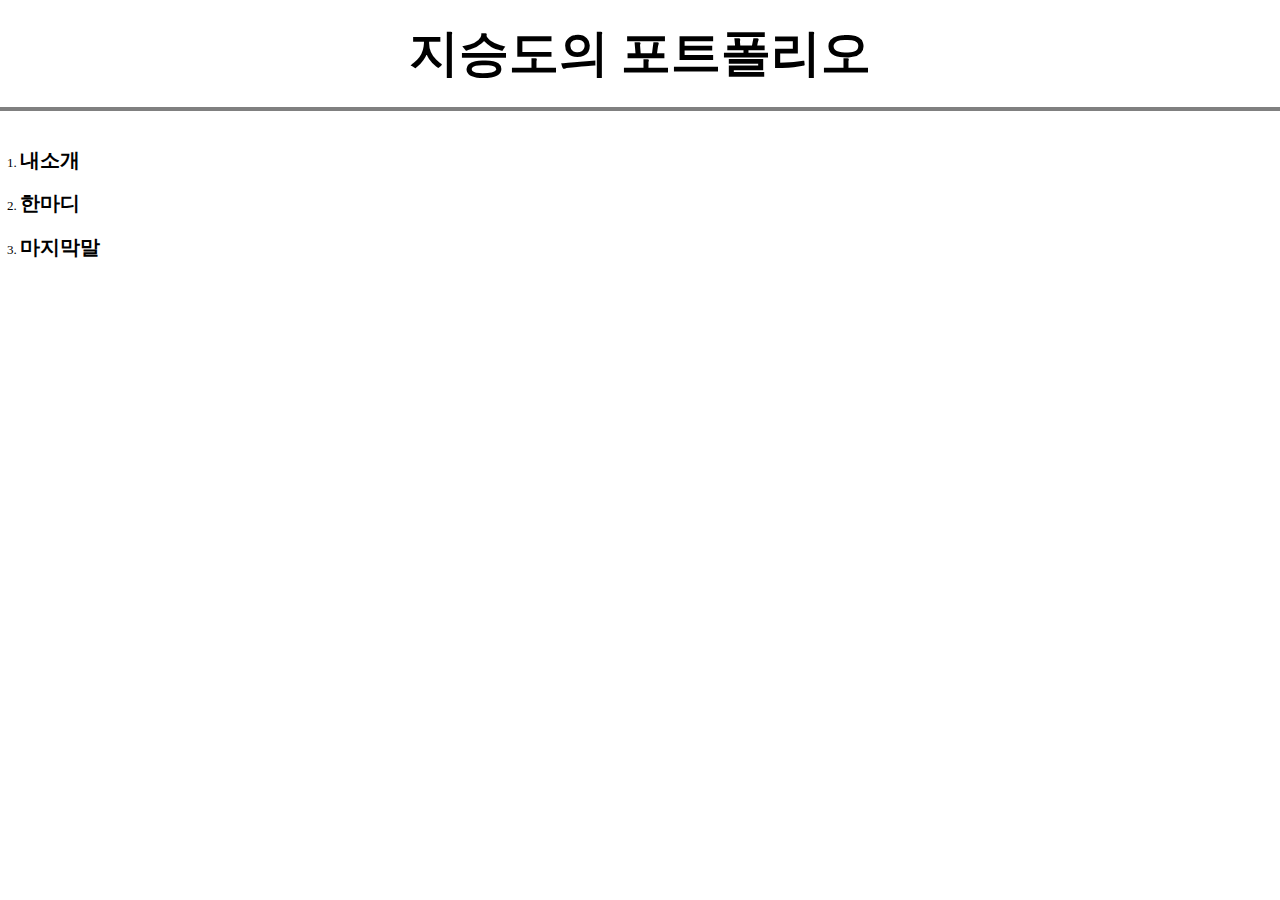
==== index.html @ 1d21443a "12" ====
<!DOCTYPE html>
<html>
  <head>
    <title>지승도의 포트폴리오</title>
    <meta charset="utf-8">
    <link rel = "stylesheet" href="style.css">
  </head>
<body>
  <h1><a href="SD.html">지승도의 포트폴리오</a></h1>
  <ol>
    <li><a href="1.html"class ="saw"><h2>내소개</h2></a></li>
    <li><a href="2.html"class ="saw"id="active"><h2>한마디</h2></a></li>
    <li><a href="3.html"><h2>마지막말</h2></a></li>
  </ol>

</body>
</html>
---- style.css ----
body{
    margin: 0;
  }
  a{
    color:black;
    text-decoration:  none;
  }
 h1{
    font-size: 50px;
    text-align: center;
    border-bottom:  4px solid gray;
    margin: 0;
    padding: 20px;
   } 
     ol{

     width: 120px;
     margin: 0;
     padding: 20px;
     font-size: 13px;
    }
    
    #grid{
      display: grid;
      grid-template-columns: 180px 1fr;
    } 
    @media(max-width: 600px) {
      #grid{
      display: block;
    } 
    ol{
     border-right:none;
    }
    h1{
      border-bottom:  none;          
    }
    }
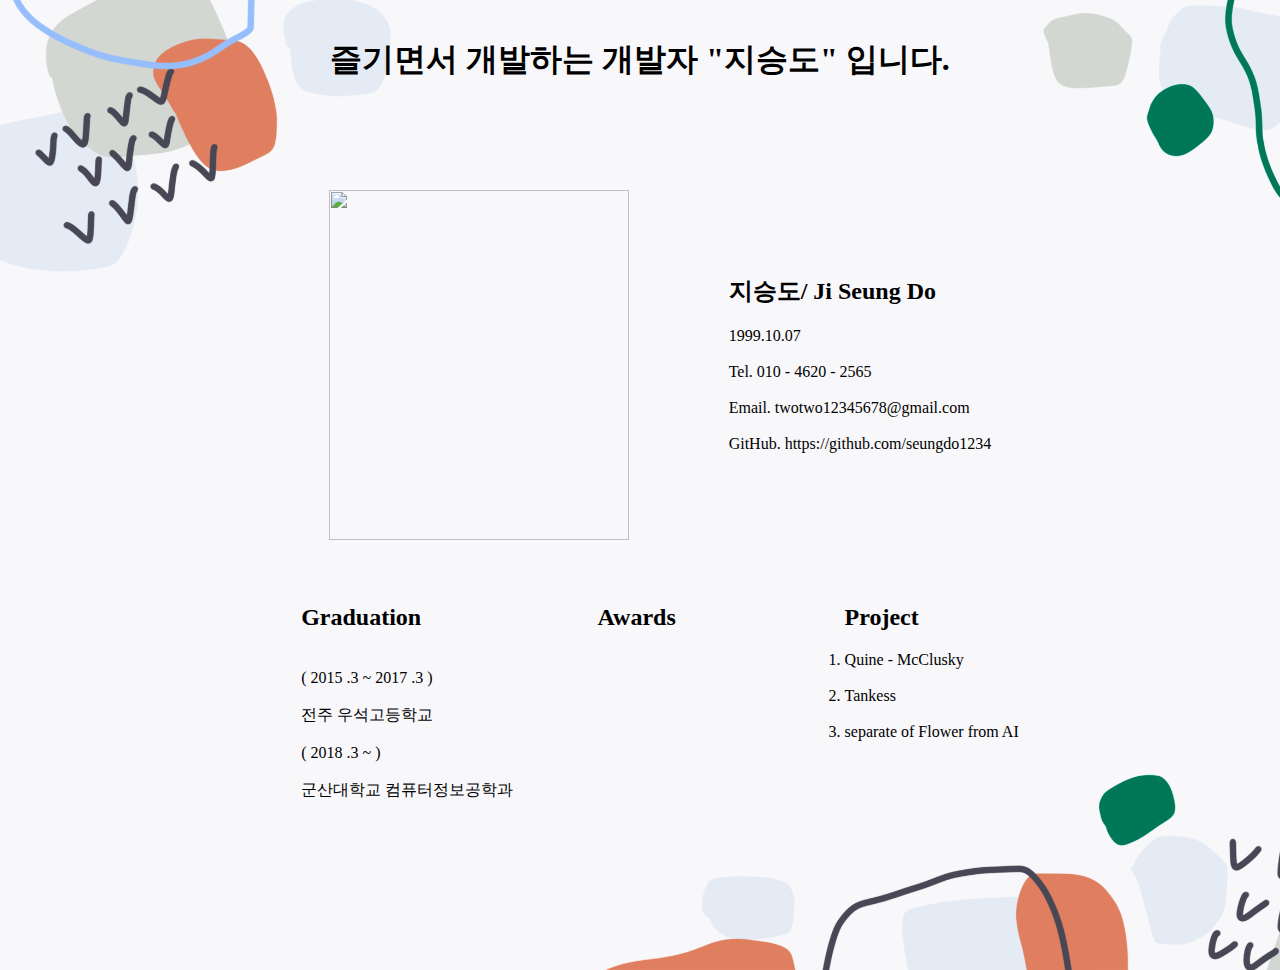
==== commit e4e2d493: "Add files via upload" ====
--- a/index.html
+++ b/index.html
@@ -1,17 +1,46 @@
-<!DOCTYPE html>
-<html>
-  <head>
-    <title>지승도의 포트폴리오</title>
-    <meta charset="utf-8">
-    <link rel = "stylesheet" href="style.css">
-  </head>
-<body>
-  <h1><a href="SD.html">지승도의 포트폴리오</a></h1>
-  <ol>
-    <li><a href="1.html"class ="saw"><h2>내소개</h2></a></li>
-    <li><a href="2.html"class ="saw"id="active"><h2>한마디</h2></a></li>
-    <li><a href="3.html"><h2>마지막말</h2></a></li>
-  </ol>
-
-</body>
+<!DOCTYPE html>
+<html>
+  <head>
+    <title>지승도의 포트폴리오</title>
+    <meta charset="utf-8">
+    <link rel = "stylesheet" href="style_PF.css">
+  </head>
+<body id = "index">
+<h1 id="flex0_index">
+  즐기면서 개발하는 개발자 "지승도" 입니다.
+</h1>
+  <ol>
+    <div id ="flex_index">
+      <div> <img src="C:\Users\SD\Desktop\web\image.jpg" style="width: 300px; height: 350px; margin-right: 100px; margin-top: 25px;" ></div> 
+      <div> <h2>지승도/ Ji Seung Do</h2> 
+          1999.10.07 <br><br> 
+          Tel. 010 - 4620 - 2565<br><br> 
+                  Email. twotwo12345678@gmail.com <br><br> 
+                GitHub. <a href="https://github.com/seungdo1234" title="깃허브로 바로가기">https://github.com/seungdo1234</a> </div> 
+
+
+  </div>
+
+
+  <div id="flex2_index"> 
+    <div></div> <div></div>
+    <div><h2>Graduation</h2><br>
+      ( 2015 .3 ~ 2017 .3 )<br><br>
+      전주 우석고등학교 <br><br>
+      ( 2018 .3 ~  ) <br><br>
+    군산대학교 컴퓨터정보공학과
+    </div>
+    <div><h2>Awards</h2>  </div>
+    <div></div>
+    <div><h2>Project</h2>
+      <li><a href="qm.html" title="퀸맥클러스키 설명으로 바로가기">Quine - McClusky</a></li><br>
+      <li><a href="tr.html" title="탱크리스 설명으로 바로가기" >Tankess</a></li><br>
+      <li><a href="flower.html" title="꽃구별AI 설명으로 바로가기">separate of Flower from AI</a></li>
+    </div>
+    <div></div> <div></div>
+    </div>
+  </div>
+  </ol>
+
+</body>
 </html>--- a/style_PF.css
+++ b/style_PF.css
@@ -0,0 +1,103 @@
+body{
+
+    background-image: url("image1.jpg");
+    background-repeat: no-repeat;
+    background-size:  cover;
+
+}
+#index
+{
+    background-image: url("background.png");
+    background-repeat: no-repeat;
+    background-size:  cover;
+
+}
+#flex0_index{
+   text-align: center;
+    height: 70px;
+    margin: 0px;
+    padding: 30px;
+}
+#flex0_QM{
+    text-align: center;
+    height: 30px;
+    margin: 0px;
+    padding: 30px;
+}
+h1{
+    margin-bottom: 0px;
+
+}
+a{
+    color:black;
+    text-decoration:  none;
+}
+ol{
+    height: 800px;
+}
+#flex_index{
+    display: flex;
+    color:black;
+    text-decoration:  none;
+    height: 400px;
+    align-items: center;
+    justify-content: center;
+     }  
+#flex2_index{
+    padding-top: 30px;
+    display: flex;
+    color:black;
+    height: 300px;
+    text-decoration:  none;
+    align-items:  flex-start;
+    justify-content: space-evenly;
+    } 
+#flex1_QM{
+    display: flex;
+    color:black;
+    height: 800px;
+    padding-left: 215px;
+    text-decoration:  none;
+    flex-direction: column;
+    align-items: space-evenly;
+}
+#flexin1_QM{
+    display: flex;
+    padding-top: 1cm;
+    padding-bottom: 0.5cm;
+    justify-content: space-between;
+}
+
+#flexin3_QM{
+    display: flex;
+    align-items: flex-start;
+    justify-content: flex-start;
+}
+#flexin4_QM{
+    display: flex;
+    flex-direction: column;
+    margin-right: 20px;
+    align-items: flex-start;
+}
+#flewin1_TR{
+    display: flex;
+    justify-content: space-between;
+}
+#TR_image{
+    display: flex;
+    color:black;
+    height: 800px;
+    text-decoration:  none;
+    flex-direction: column;
+    align-items: stretch;
+}
+#TR_image1{
+    display: flex;
+    align-items: flex-start;
+    justify-content: flex-start;
+}
+#flexin1_flower{
+    display: flex;
+    align-items: flex-start;
+    justify-content: space-between;
+}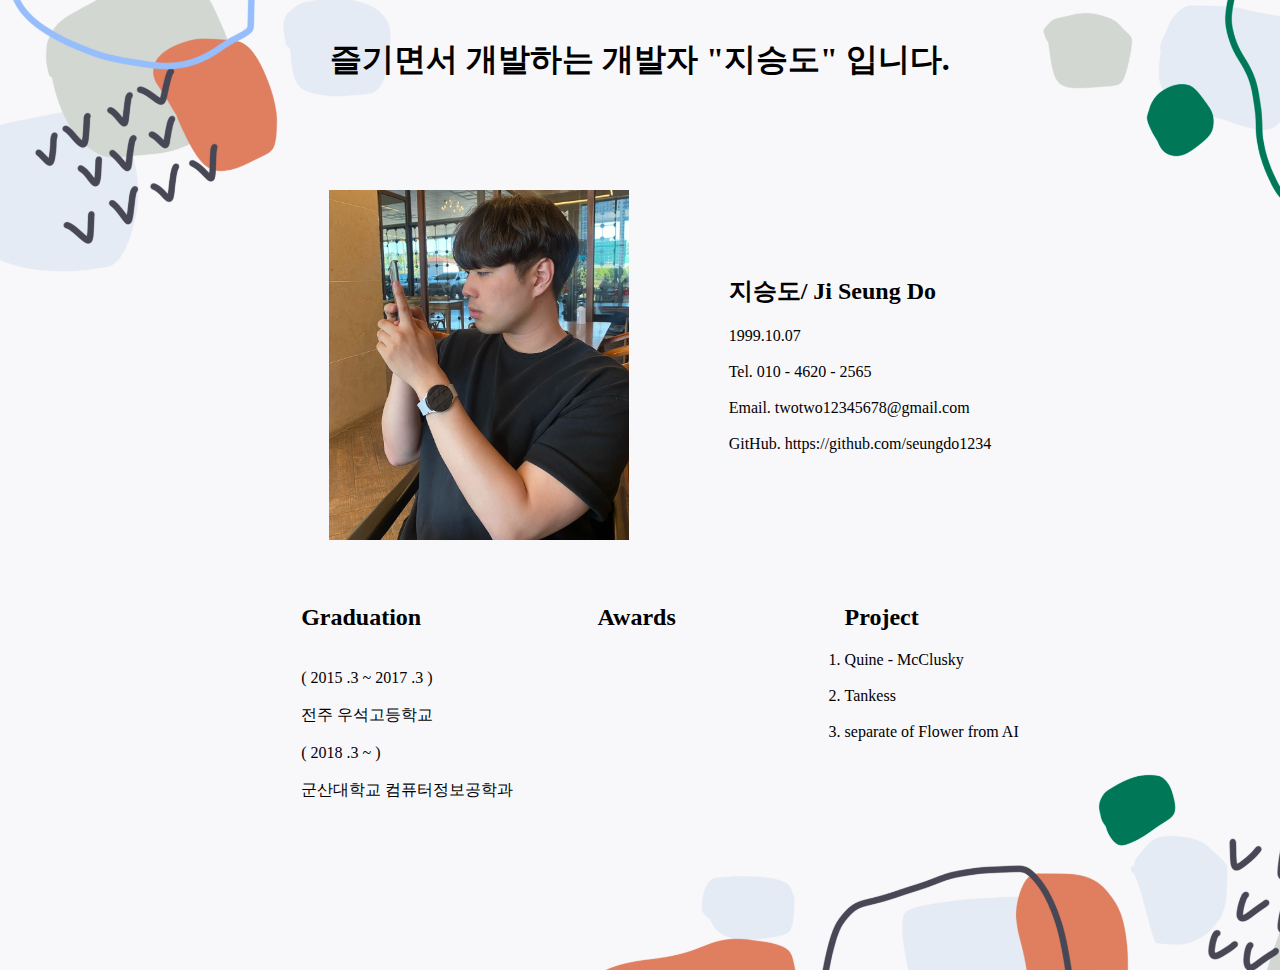
==== commit 9cf80a3f: "Add files via upload" ====
--- a/index.html
+++ b/index.html
@@ -11,7 +11,7 @@
 </h1>
   <ol>
     <div id ="flex_index">
-      <div> <img src="C:\Users\SD\Desktop\web\image.jpg" style="width: 300px; height: 350px; margin-right: 100px; margin-top: 25px;" ></div> 
+      <div> <img src="image.jpg" style="width: 300px; height: 350px; margin-right: 100px; margin-top: 25px;" ></div> 
       <div> <h2>지승도/ Ji Seung Do</h2> 
           1999.10.07 <br><br> 
           Tel. 010 - 4620 - 2565<br><br> 
